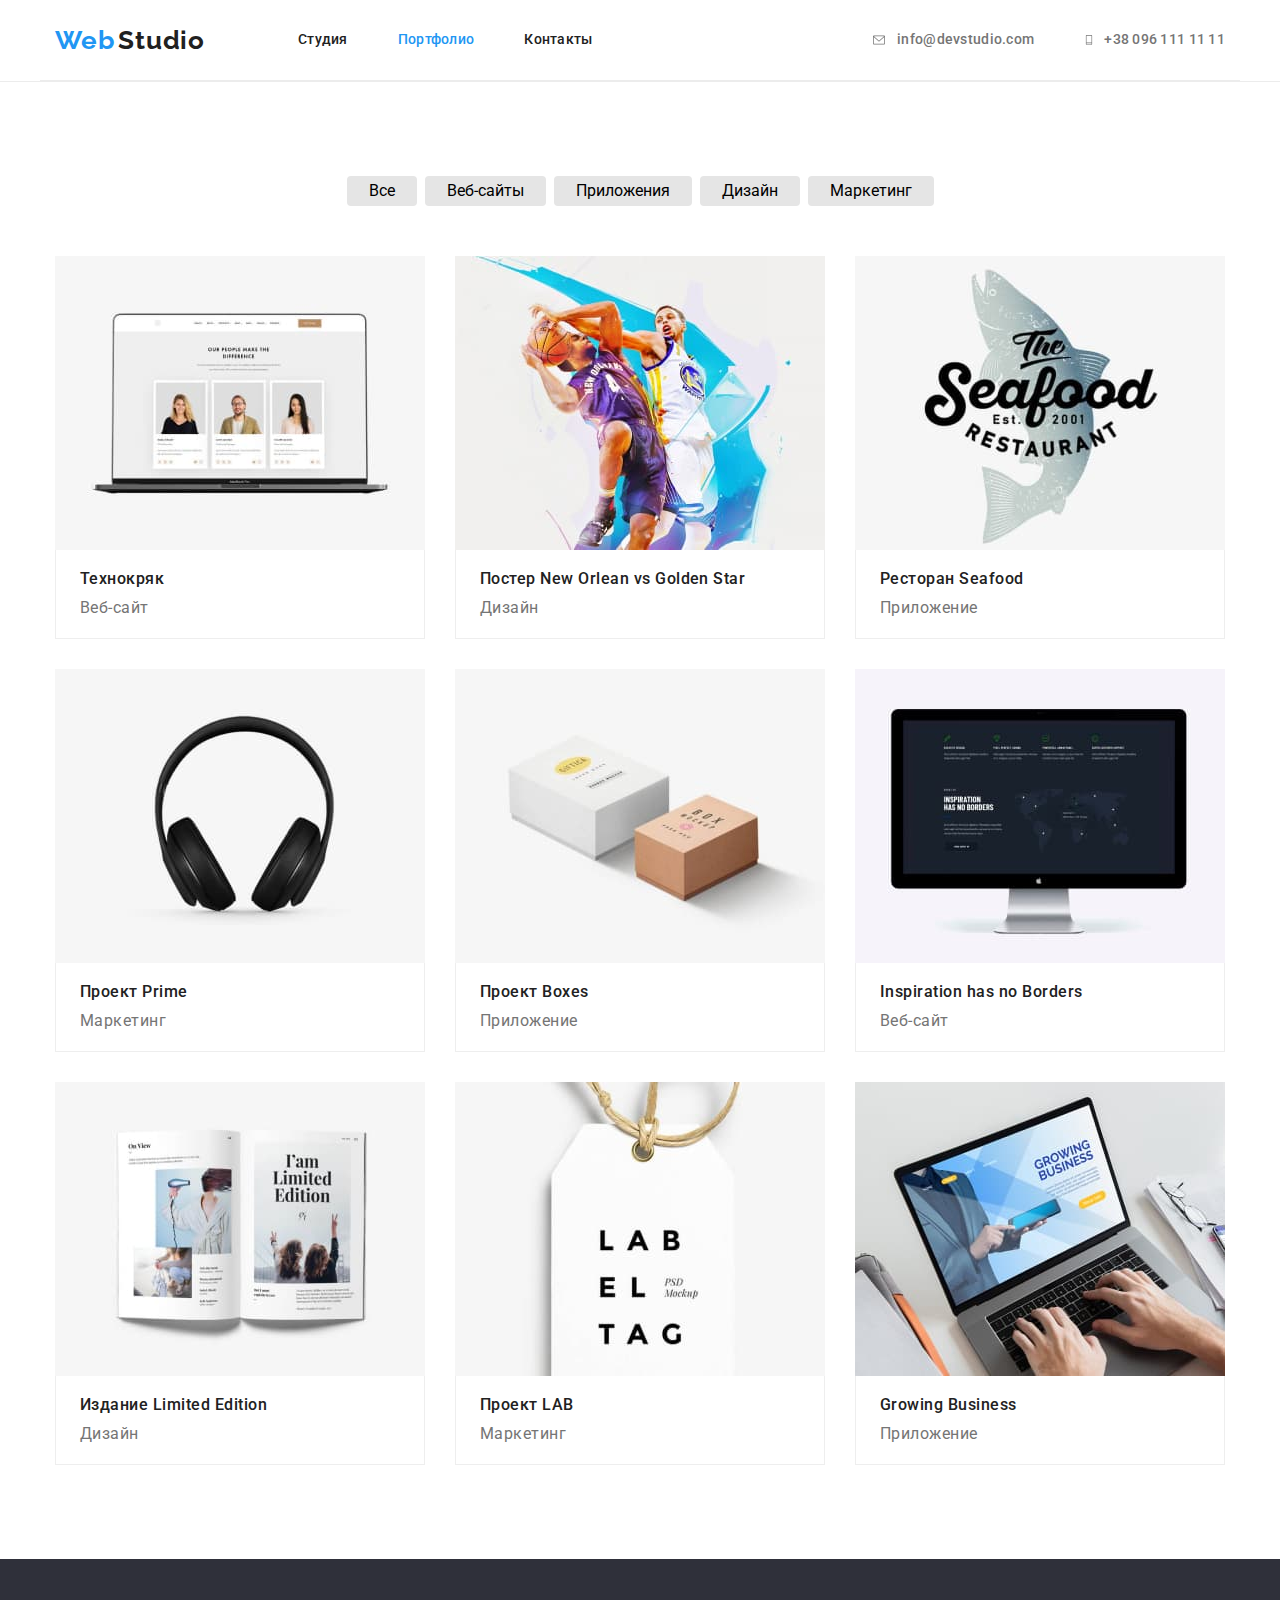
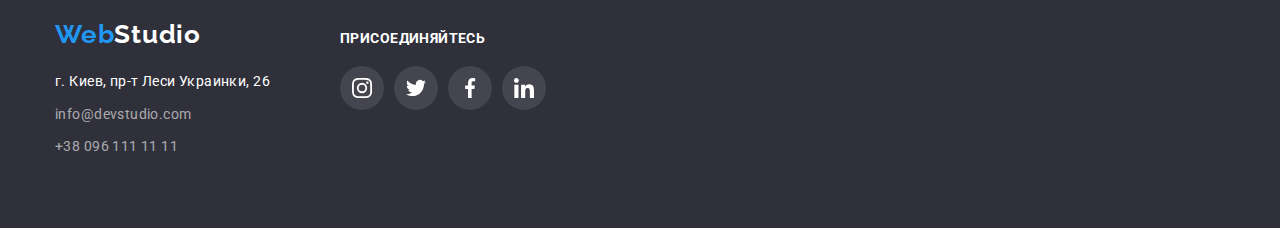
==== portfolio.html @ 2aca605e "start" ====
<!DOCTYPE html>
<html lang="en">
<head>
    <meta charset="UTF-8">
    <meta http-equiv="X-UA-Compatible" content="IE=edge">
    <meta name="viewport" content="width=device-width, initial-scale=1.0">
    <title>Portolio</title>
    <link rel="stylesheet" href="https://cdnjs.cloudflare.com/ajax/libs/modern-normalize/1.0.0/modern-normalize.min.css">
    <link rel="preconnect" href="https://fonts.gstatic.com"> 
    <link href="https://fonts.googleapis.com/css2?family=Raleway:wght@700&family=Roboto:wght@400;500;700;900&display=swap" rel="stylesheet">
    <link rel="stylesheet" href="./css/style.css">
</head>
<body class="body">
    <header class="header">    
        <div class="container main-nav">
    <nav class="nav">
        <!--LOGO-->
        <a class="logo" href="#">
        <span class="logo-blue">Web</span>
        <span class="logo-black">Studio</span>
        </a>
        <!--MENU-->
        <ul class="nav-list">
        <li class="item"><a href="./index.html" class="link">студия</a></li>
        <li class="item"><a href="./portfolio.html" class="link current">портфолио</a></li>
        <li class="item"><a href="#" class="link">контакты</a></li>
        </ul>
    </nav>
    <ul class="tel-nav">
        <!-- envelope -->
        <li class="item">
                <a class="link" href="mailto:info@devstudio.com">info@devstudio.com
                <svg class="link-icon icon-envelope" width="16px" height="12px">
                    <use href="./images/icons/symbol-defs.svg#icon-envelope"></use>
                </svg>
            </a>
        </li> 
        <!-- telephone -->
        <li class="item">
                <a class="link" href="tel:+380961111111">+38 096 111 11 11
                    <svg class="link-icon icon-telephone" width="10px" height="16px">
                        <use href="./images/icons/symbol-defs.svg#icon-telephone"></use>
                    </svg>
                </a>
        </li>
    </ul>
        </div>
    </header>
    <main>
        <!-- BUTTON -->
        <section class="portfolio-menu">
            <!-- <h1>Наша работа</h1> -->
           <div class="container">
            <ul class="button-list">
                <li class="item"><button class="button" type="button">Все</button></li>
                <li class="item"><button class="button" type="button">Веб-сайты</button></li>
                <li class="item"><button class="button" type="button">Приложения</button></li>
                <li class="item"><button class="button" type="button">Дизайн</button></li>
                <li class="item"><button class="button" type="button">Маркетинг</button></li>
            </ul>
            <ul class="skill-list">
                <li class="skill-item">
                    <a class="skill-link" href="#">
                        <img class="skill-img" src="./images/ourwork/tehnocrack.jpg" alt="tehnocrack">
                        <div class="skill-info">
                            <h3>Технокряк</h3>
                            <p>Веб-сайт</p>
                        </div>
                    </a>
                </li>
                <li class="skill-item">
                    <a class="skill-link" href="#">
                        <img class="skill-img" src="./images/ourwork/neworlean.jpg" alt="neworlean">
                        <div class="skill-info">
                            <h3>Постер New Orlean vs Golden Star</h3>
                            <p>Дизайн</p>
                        </div>
                    </a>
                </li>
                <li class="skill-item">
                    <a class="skill-link" href="#">
                        <img class="skill-img" src="./images/ourwork/Seafood.jpg" alt="Seafood">
                        <div class="skill-info">
                            <h3>Ресторан Seafood</h3>
                            <p>Приложение</p>
                        </div>
                    </a>
                </li>
                <li class="skill-item">
                    <a class="skill-link" href="#">
                        <img class="skill-img" src="./images/ourwork/prime.jpg" alt="prime" >
                        <div class="skill-info">
                            <h3>Проект Prime</h3>
                            <p>Маркетинг</p>
                        </div>
                    </a>
                </li>
                <li class="skill-item">
                    <a class="skill-link" href="#">
                        <img class="skill-img" src="./images/ourwork/boxes.jpg" alt="boxes">
                        <div class="skill-info">
                            <h3>Проект Boxes</h3>
                            <p>Приложение</p>
                        </div>
                    </a>
                </li>
                <li class="skill-item">
                    <a class="skill-link" href="#">
                        <img class="skill-img" src="./images/ourwork/inspiration.jpg" alt="inspiration" >
                        <div class="skill-info">
                            <h3>Inspiration has no Borders</h3>
                            <p>Веб-сайт</p>
                        </div>
                    </a>
                </li>
                <li class="skill-item">
                    <a class="skill-link" href="#">
                        <img class="skill-img" src="./images/ourwork/limited.jpg" alt="limited" >
                        <div class="skill-info">
                            <h3>Издание Limited Edition</h3>
                            <p>Дизайн</p>
                        </div>
                    </a>
                </li>
                <li class="skill-item">
                    <a class="skill-link" href="#">
                        <img class="skill-img" src="./images/ourwork/lab.jpg" alt="Lab" >
                        <div class="skill-info">
                            <h3>Проект LAB</h3>
                            <p>Маркетинг</p>
                        </div>
                    </a>
                </li>
                <li class="skill-item">
                    <a class="skill-link" href="#">
                        <img class="skill-img" src="./images/ourwork/growing.jpg" alt="growing" >
                        <div class="skill-info">
                            <h3>Growing Business</h3>
                            <p>Приложение</p>
                        </div>
                    </a>
                </li>
            </ul>
           </div>
        </section>
    </main>
    <footer class="footer">
        <!--LOGO-->
        <div class="container footer-oll">
          <!--Логотип подвал-->
          <address class="adress-one">
          <a class="logo-footer" href="#">
            <span class="logo-blue">Web</span
            ><span class="logo-white">Studio</span>
          </a>
          <!--Контакты подвал-->
            <ul class="contact-footer">
              <li>
                <a class="address" href="">г. Киев, пр-т Леси Украинки, 26</a>
              </li>
              <li>
                <a class="contact" href="mailto:info@devstudio.com"
                  >info@devstudio.com</a
                >
              </li>
              <li>
                <a class="contact" href="tel:+380961111111">+38 096 111 11 11</a>
              </li>
            </ul>
          </address>
          <!-- Социальные сети подвал -->
          <div class="right-part">
            <h3 class="footer-title">Присоединяйтесь</h3>
            <ul class="footer-list">
                    <li class="social-link social-footer">
                      <a class="social-icon" href="">
                        <svg class="icon-instagram icon-footer" width="20" height="20">
                          <use href="./images/icons/symbol-defs.svg#icon-instagram"></use>
                        </svg>
                      </a>
                    </li>
                    <li class="social-link social-footer">
                      <a class="social-icon" href="">
                        <svg class="icon-twitter icon-footer" width="20" height="20">
                          <use href="./images/icons/symbol-defs.svg#icon-twitter"></use>
                        </svg>
                      </a>
                    </li>
                    <li class="social-link social-footer">
                      <a class="social-icon" href="">
                        <svg class="icon-facebook icon-footer" width="20" height="20">
                          <use href="./images/icons/symbol-defs.svg#icon-facebook"></use>
                        </svg>
                      </a>
                    </li>
                    <li class="social-link social-footer">
                      <a class="social-icon" href="">
                        <svg class="icon-linkedin icon-footer" width="20" height="20">
                          <use href="./images/icons/symbol-defs.svg#icon-linkedin"></use>
                        </svg>
                      </a>
                    </li>
              </ul>
          </div>
        </div>
    </footer>
</body>
</html>
---- css/style.css ----
/* Универсальный селектор Репета */
/* html{
    box-sizing: border-box;
}
*,
*::before,
*::after{
    box-sizing: inherit;
} */

/* универсальный селектор */
/* .test-container{
    width: 1230px;
    margin: 0 auto;
    padding: 0px 15px;
    outline: 2px solid tomato;   

} */


*{
    box-sizing: border-box;
}

*,h1,h2,h3,h4,h5,h6,p,ul{
    margin-top: 0;
    margin-bottom: 0;
    padding: 0px;

    /* УТИЛИТЫ */
}
:root{
    --primary-text-color: #212121;
    --tittle-text-color: #757575;
    --accent-color: #2196f3;
    --primary-bg-color: #ffffff;
    --background-color: #e5e5e5;
    --background-color-second: #2f303a;
    --background-color-third: #f5f4fa;
    --contact-color: rgba(255, 255, 255, 0.6); 
    --main-font: 'Roboto', sans-serif;
    --accent-font: 'Raleway', sans-serif;

}

.container{
    width: 1200px;
    margin: 0 auto;
    padding: 0px 15px;
    /* outline: 2px solid tomato;    */
}
body{
    background-color: var(--background-color);
    color: var(--primary-text-color);
    font-family: var(--main-font);
}
header {
    background-color: var(--primary-bg-color);
}
main{
    background-color: var(--primary-bg-color);
}
a {
    color: inherit;
    text-decoration: none;
} 
ul{
    list-style: none;
}


/* LOGO */

.logo{
    margin-right: 93px;
}

.logo-blue {
    font-family: var(--accent-font);
    font-weight: 700;
    font-size: 26px;
    line-height: 1.19em;
    letter-spacing: 0.03em;
    color: var(--accent-color);
}
.logo-black{
    font-family: var(--accent-font);
    font-weight: 700;
    font-size: 26px;
    line-height: 1.19em;
    letter-spacing: 0.03em;
    color: var(--primary-text-color);
}
.logo-white{
    font-family: var(--accent-font);
    font-weight: 700;
    font-size: 26px;
    line-height: 1.19em;
    letter-spacing: 0.03em;
    color: var(--primary-bg-color)  
}

/* ------------------MENU INDEX HEADER------------------- */
header{
    background-color: var(--primary-bg-color);
    border-bottom: 1px solid #ECECEC;
}
.nav-list{
    display: flex;
}   
.nav-list .item:not(:last-child){
    margin-right: 50px;
} 
.nav-list .link {
    display: block;
    padding: 32px 0px;
    font-weight: 500;
    font-size: 14px;
    line-height: 1.14em;
    letter-spacing: 0.02em; 
    text-transform: capitalize;
}


/* contact-header */

.main-nav {
    display: flex;
    align-items: center;
    border-bottom: 1px solid #ECECEC;
}

.nav{
    display: flex;
    align-items: center;
}


.tel-nav{
    display: flex;  
    margin-left: auto;      /*запомнить*/
    font-weight: 500;
    font-size: 14px;
    line-height: 1.14em;
    letter-spacing: 0.02em; 
    color: var(--tittle-text-color);
}
.tel-nav .link{
    display: flex;
    flex-direction: row-reverse;
    align-items: center;
    padding: 32px 0px;  
}
/* -----------icon-envelope-telephone-------------------------- */
/* .icon-envelope{
  width: 16px;
  height: 12px;
}
.icon-telephone{
  width: 10px;
  height: 16px;
} */


.link-icon {
    margin-right: 10px;
    fill: currentColor;
    vertical-align: middle;
  }
.tel-nav .item + .item{
    margin-left: 50px;
}

.tel-nav a:hover,
.tel-nav a:focus{
    color: var(--accent-color);
}
.nav-list a:hover,
.nav-list a:focus,
.nav-list a:active{
    color: var(--accent-color);
}
.current {
    color: var(--accent-color);
}



/* -------------HERO--------------- */
.hero{
background-color: var(--background-color-second);
color: var(--primary-bg-color);
background-image: url(../images/Overlay_img.jpg);
background-repeat: no-repeat;
background-position: 50% 50%;
padding-top: 200px;
padding-bottom: 200px;
text-align: center;
}

.hero-title{
    margin-bottom: 30px;
font-weight: 900;
font-size: 44px;
line-height: 1.36em;
letter-spacing: 0.06em;
text-transform: uppercase;
color: var(--primary-bg-color);  
}
/* button hero */
.hero-button{
    font-family: var(--main-font);
    background-color: var(--accent-color);
    font-weight: 700;
    border-radius: 4px;
    padding: 10px 32px;
    min-width: 200px;
    text-align: center;
    letter-spacing: 0.06em;
    border: 1px solid transparent;
    cursor: pointer;
}
.text-button{
  color: var(--primary-bg-color);
}
/* .hero-button:hover,
.hero-button:focus{
    color: #188ce8;
} */
/*------------SOFTSKILL-------------- */
.softskill{
    padding: 94px 0px;
    background-color: var(--primary-bg-color);

}
.softskill h3{
margin-bottom: 10px;
font-size: 14px;
line-height: 1.14em;
letter-spacing: 0.03em;
text-transform: uppercase;
color: var(--primary-text-color);
}
.softskill p{
font-size: 14px;
line-height: 1.71em;
letter-spacing: 0.03em;
color:var(--tittle-text-color);
}

.softskill-list{
    display: flex;
}
.softskill-text{
    width: 270px;
}

.softskill-text:not(:last-child){
    margin-right: 30px;

}
.icon-feature {
    display: flex;
    justify-content: center;
    align-items: center;
    width: 270px;
    height: 120px;
    background: #f5f4fa;
    border-radius: 4px;
    margin-bottom: 30px;
  }
  .antenna {
    width: 70px;
    height: 70px;
  }
  .clock {
    width: 70px;
    height: 70px;
  }
  
  .diagram {
    width: 70px;
    height: 70px;
  }
  
  .astronaut {
    width: 70px;
    height: 70px;
  }
/* --------------DO------------------- */
.do{
    padding-bottom: 94px;
    background-color: var(--primary-bg-color);
}
.do h2{
    margin-bottom: 50px;
font-size: 36px;
line-height: 1.16em;
text-align: center;
letter-spacing: 0.03em;
color:var(--primary-text-color);
}
.do-list{
    display: flex;
}
.do-pic:not(:last-child){
    margin-right: 30px;
}

/* ---------------TEAM---------------- */
.team{
    padding: 94px 0px;
    background-color: var(--background-color-third);
}
.team h2{
margin-bottom: 50px;
font-size: 36px;
line-height: 1.16em;
text-align: center;
letter-spacing: 0.03em;
color: var(--primary-text-color);
}
.team-list{
    display: flex;
}
.team-list .team-item {
    overflow: hidden;
    width: calc((100% - 90px) / 4);
    background-color: var(--primary-bg-color);
    box-shadow: 0px 1px 3px rgba(0, 0, 0, 0.12), 0px 1px 1px rgba(0, 0, 0, 0.14),
      0px 2px 1px rgba(0, 0, 0, 0.2);
    border-radius: 0px 0px 4px 4px;
  }
.team-img{
    display: block;
    max-width: 100%;
}
.team-item:not(:last-child){
margin-right: 30px;
}
.employee-info{
    box-shadow: 0px 1px 3px rgba(0, 0, 0, 0.12), 0px 1px 1px rgba(0, 0, 0, 0.14), 0px 2px 1px rgba(0, 0, 0, 0.2);
    border-radius: 0px 0px 4px 4px;
    padding: 32px 30px;
    background: var(--primary-bg-color);
}
.employee-info h3{
margin-bottom: 10px;
font-weight: 500;
font-size: 16px;
line-height: 1.18em;
text-align: center;
letter-spacing: 0.03em;
color:var(--primary-text-color);
}
.employee-info p{
font-size: 16px;
line-height: 1.18em;
text-align: center;
letter-spacing: 0.03em;
color: var(--tittle-text-color);
}

/* -----------socials-list------------------ */
.socials-list {
    display: flex;
    justify-content: space-between;
    margin-top: 16px;
    border-radius: 50%;
  }
  .social-link a {
    display: flex;
    width: 44px;
    height: 44px;
    margin-right: 10px;
    justify-content: center;
    align-items: center;
    background: rgba(255, 255, 255, 0.1);
    border-radius: 50%;
    /* background-color: teal; */
  }
  
  .social-link a:last-child {
    margin-right: 0px;
  }
  
  .social-link a:hover,
  .social-link a:focus {
    background-color: var(--accent-color);
  }
  
  /* fill="var(--color1, #afb1b8)" */
  .social-icon {
    fill: #afb1b8;
  }
  .social-icon:hover,
  .social-icon:focus {
    fill: #ffffff;
  }
/* ------------ПОСТОЯННЫЕ КЛИЕНТЫ----------- */
.section-title {
    margin: 0px 0px 50px 0px;
    padding: 0px;
    text-align: center;
    font-weight: bold;
    font-size: 36px;
    line-height: 42px;
    letter-spacing: 0.03em;
  }
  
  .client {
    padding-top: 94px;
    padding-bottom: 94px;
  }
  
  .link-customer {
    display: flex;
    justify-content: center;
    align-items: center;
    width: 170px;
    height: 90px;
  }
  .client-list {
    display: flex;
    flex-wrap: wrap;
    margin: 0px;
    padding-inline-start: 0px;
  }
  
  .item-icon {
    border-radius: 4px;
    border: 1px solid #afb1b8;
  }
  
  .client-list .item-icon { 
    display: block;
    width: calc((100% - 150px) / 6);
    margin-right: 30px;
  }
  .client-list .item-icon:last-child {
    margin-right: 0px;
  }
  
  .item-icon:hover,
  .item-icon:focus {
    color: var(--accent-color);
    --color1: var(--accent-color);
    border: 1px solid var(--accent-color);
    border-radius: 4px;
  }
/*------------ PORTFOLIO --------------------*/
.portfolio-menu{
    padding: 94px 0px;
}


.button-list{
    display: flex;
    justify-content: center;
    margin-bottom: 50px;
}
.button-list > .item:not(:last-child){
    margin-right: 8px;
}




.button {
    background: var(--background-color);
    border-radius: 4px;
    padding: 6px 22px;
    /* min-width: 130px; ставим еcли нехотим что бы было переполнение */
    text-align: center;
    border: none;
    /* border: 1px solid transparent; */
    /* border-color: var(--accent-color); */
    cursor: pointer;
  }
  
  .button:hover,
  .button:focus {
    background: var(--accent-color);
    color: var(--primary-bg-color);
    box-shadow: 0px 3px 1px rgba(0, 0, 0, 0.1), 0px 1px 2px rgba(0, 0, 0, 0.08), 0px 2px 2px rgba(0, 0, 0, 0.12);
  }
/* -------------------skill----------------- */
    .skill-list{
    display: flex;
    flex-wrap: wrap;

    }
.skill-item{
    /* width: calc((100%-60px ) / 3); */
    margin-right: 30px;
    margin-bottom: 30px;
    background: var(--primary-bg-color);
    }
 .skill-item:nth-child(3n) {
    margin-right: 0px;
  }
.skill-item:nth-last-child(-n + 3) {
    margin-bottom: 0px;
  } 
  .skill-item:hover,
  .skill-item:focus{
    box-shadow: 0px 1px 1px rgba(0, 0, 0, 0.12), 0px 4px 4px rgba(0, 0, 0, 0.06),
    1px 4px 6px rgba(0, 0, 0, 0.16);
  }

.skill-img{
    display: block;
    max-width: 100%;
    height: auto;
}
  .slill-link{
    display: block;
}
.skill-info{
padding: 20px 24px;
border-right: 1px solid #eeeeee;
border-bottom: 1px solid #eeeeee;
border-left: 1px solid #eeeeee;
}
    .skill-info h3{
    margin-bottom: 10px;
    font-weight: 500;
    font-size: 16px;
    line-height: 1.18em;
    letter-spacing: 0.03em;
    color:var(--primary-text-color);
    }
    .skill-info p{
    font-size: 16px;
    line-height: 1.18em;
    letter-spacing: 0.03em;
    color: var(--tittle-text-color);
    }
    /* ---------------FOOTER-------------- */
.footer{
        background-color:var(--background-color-second);
        padding: 60px 0px;
    }
.footer-oll {
        display: flex;
        align-items: baseline;
      }
.logo-footer{
    display: block;
    margin-bottom: 20px;
    font-style: normal;
    font-family: 'Raleway', sans-serif;
    color: var(--primary-text-color);
      }

.address-list{
    margin-right: 70px;
}
.address-list a:hover,
.address-list a:focus{
    color: var(--accent-color);
}
.address-item:not(:last-child){
    margin-bottom: 9px;
}

.address {
    font-style: normal;
    font-size: 14px;
    line-height: 1.71em;
    letter-spacing: 0.03em;
    color: var(--primary-bg-color);
  }
.contact{
font-style: normal;
font-size: 14px;
line-height: 1.71em;
letter-spacing: 0.03em;
color: var(--contact-color);
}
.contact-footer{
  margin-right: 70px;
}
.contact-footer li{
  margin-bottom: 9px;
}

/* ----------социальные сети подвал--------------- */
.footer-title{
        text-transform: uppercase;
        margin-top: 0px;
        margin-bottom: 20px;
        font-size: 14px;
        line-height: 16px;
        letter-spacing: 0.03em;
        color: var(--primary-bg-color);
      }
      .footer-list{
          display: flex;
      }
.social-footer{
    margin-right: 10px;
}
.icon-footer{
    fill:var(--primary-bg-color)
}

/* calc((100% - кол-во маржинов в строке * значение маржина) / кол-во элементов в строке */
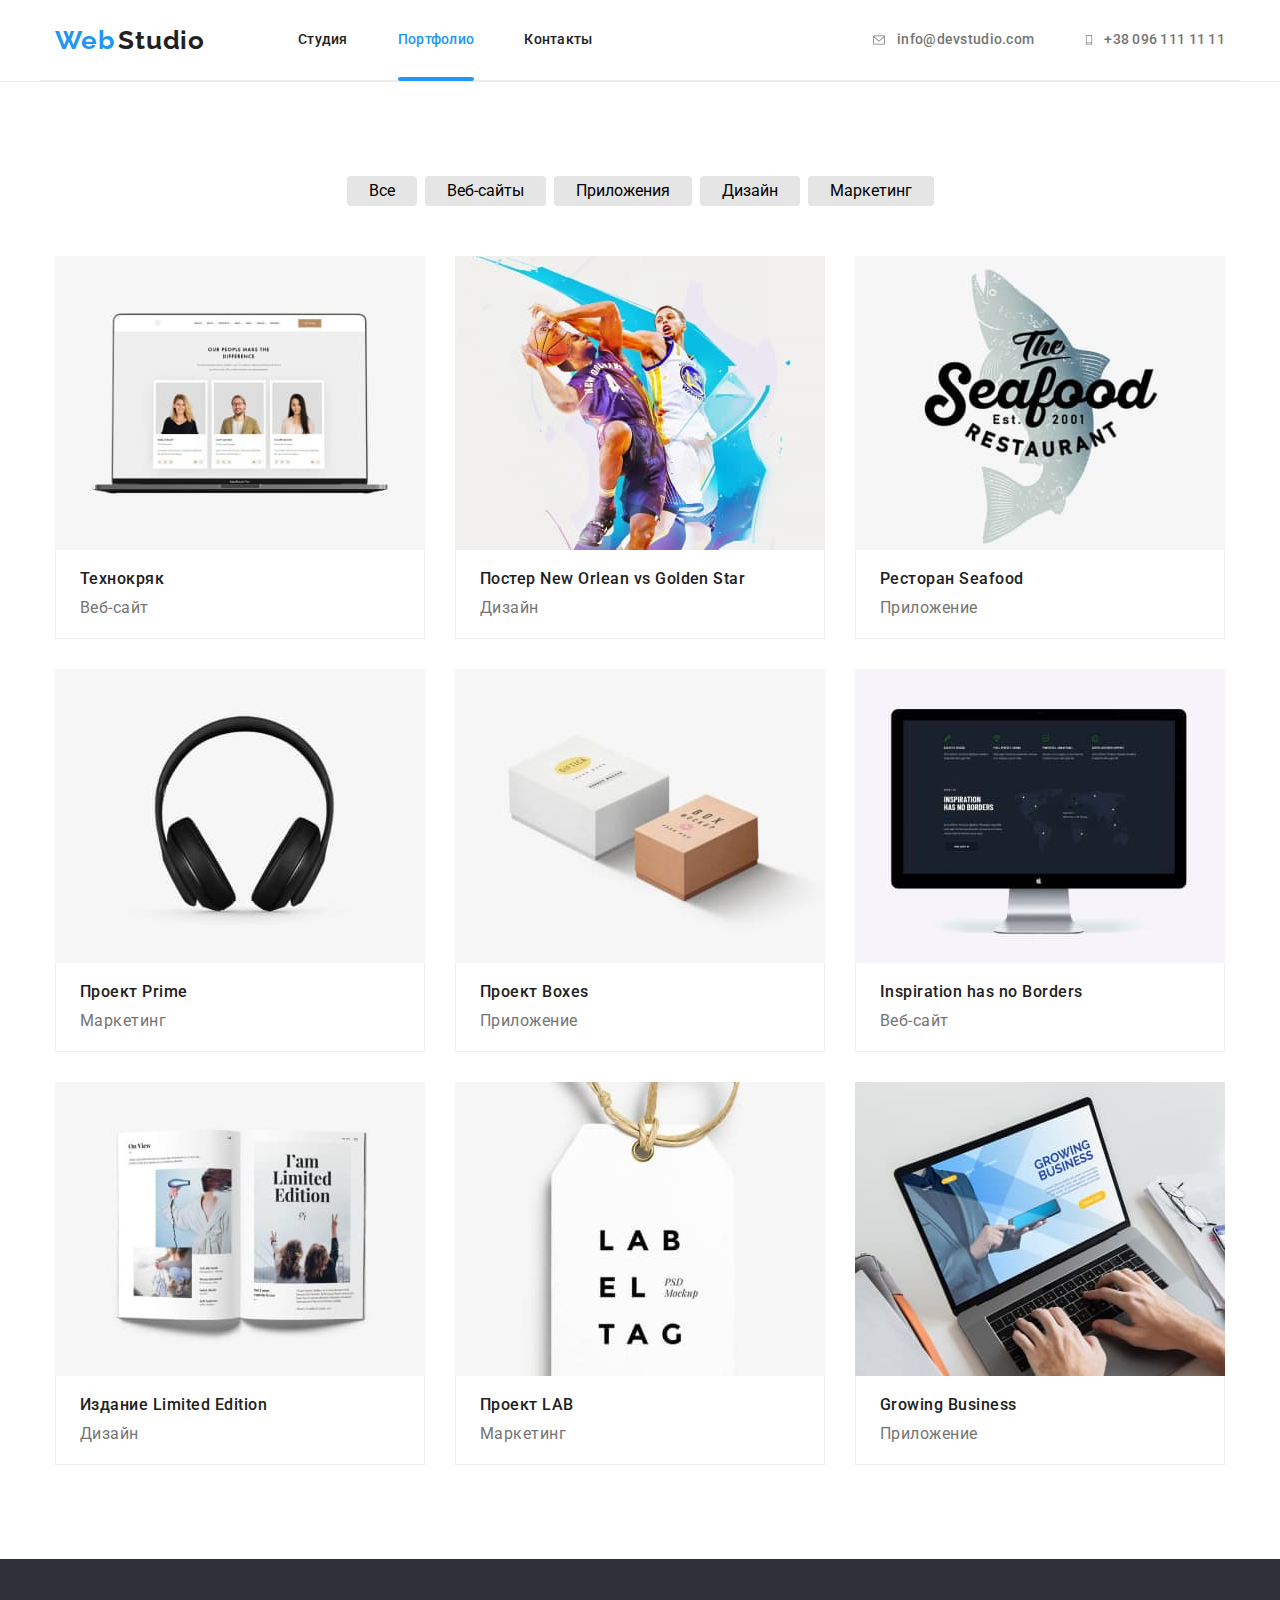
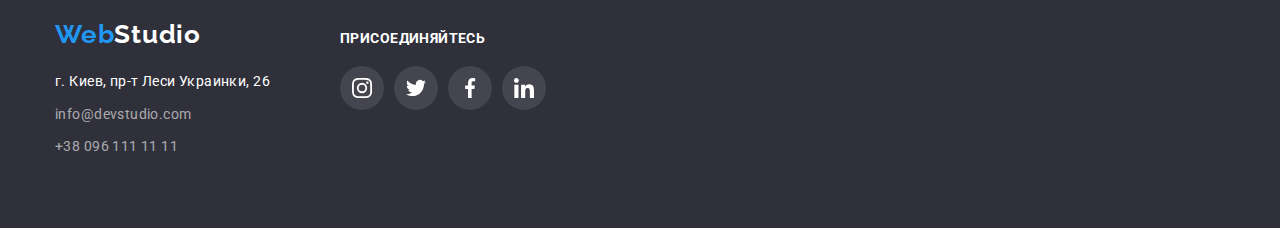
==== commit 3c12349c: "underline" ====
--- a/portfolio.html
+++ b/portfolio.html
@@ -22,7 +22,7 @@
         <!--MENU-->
         <ul class="nav-list">
         <li class="item"><a href="./index.html" class="link">студия</a></li>
-        <li class="item"><a href="./portfolio.html" class="link current">портфолио</a></li>
+        <li class="item underline"><a href="./portfolio.html" class="link current">портфолио</a></li>
         <li class="item"><a href="#" class="link">контакты</a></li>
         </ul>
     </nav>
--- a/css/style.css
+++ b/css/style.css
@@ -119,6 +119,19 @@
     line-height: 1.14em;
     letter-spacing: 0.02em; 
     text-transform: capitalize;
+}
+.underline{
+  position: relative;
+}
+
+.underline::after{
+  content: "";
+  position: absolute;
+  width: 100%;
+  height: 4px;
+  background: #2196F3;
+  border-radius: 2px;
+  bottom: -1px;
 }
 
 
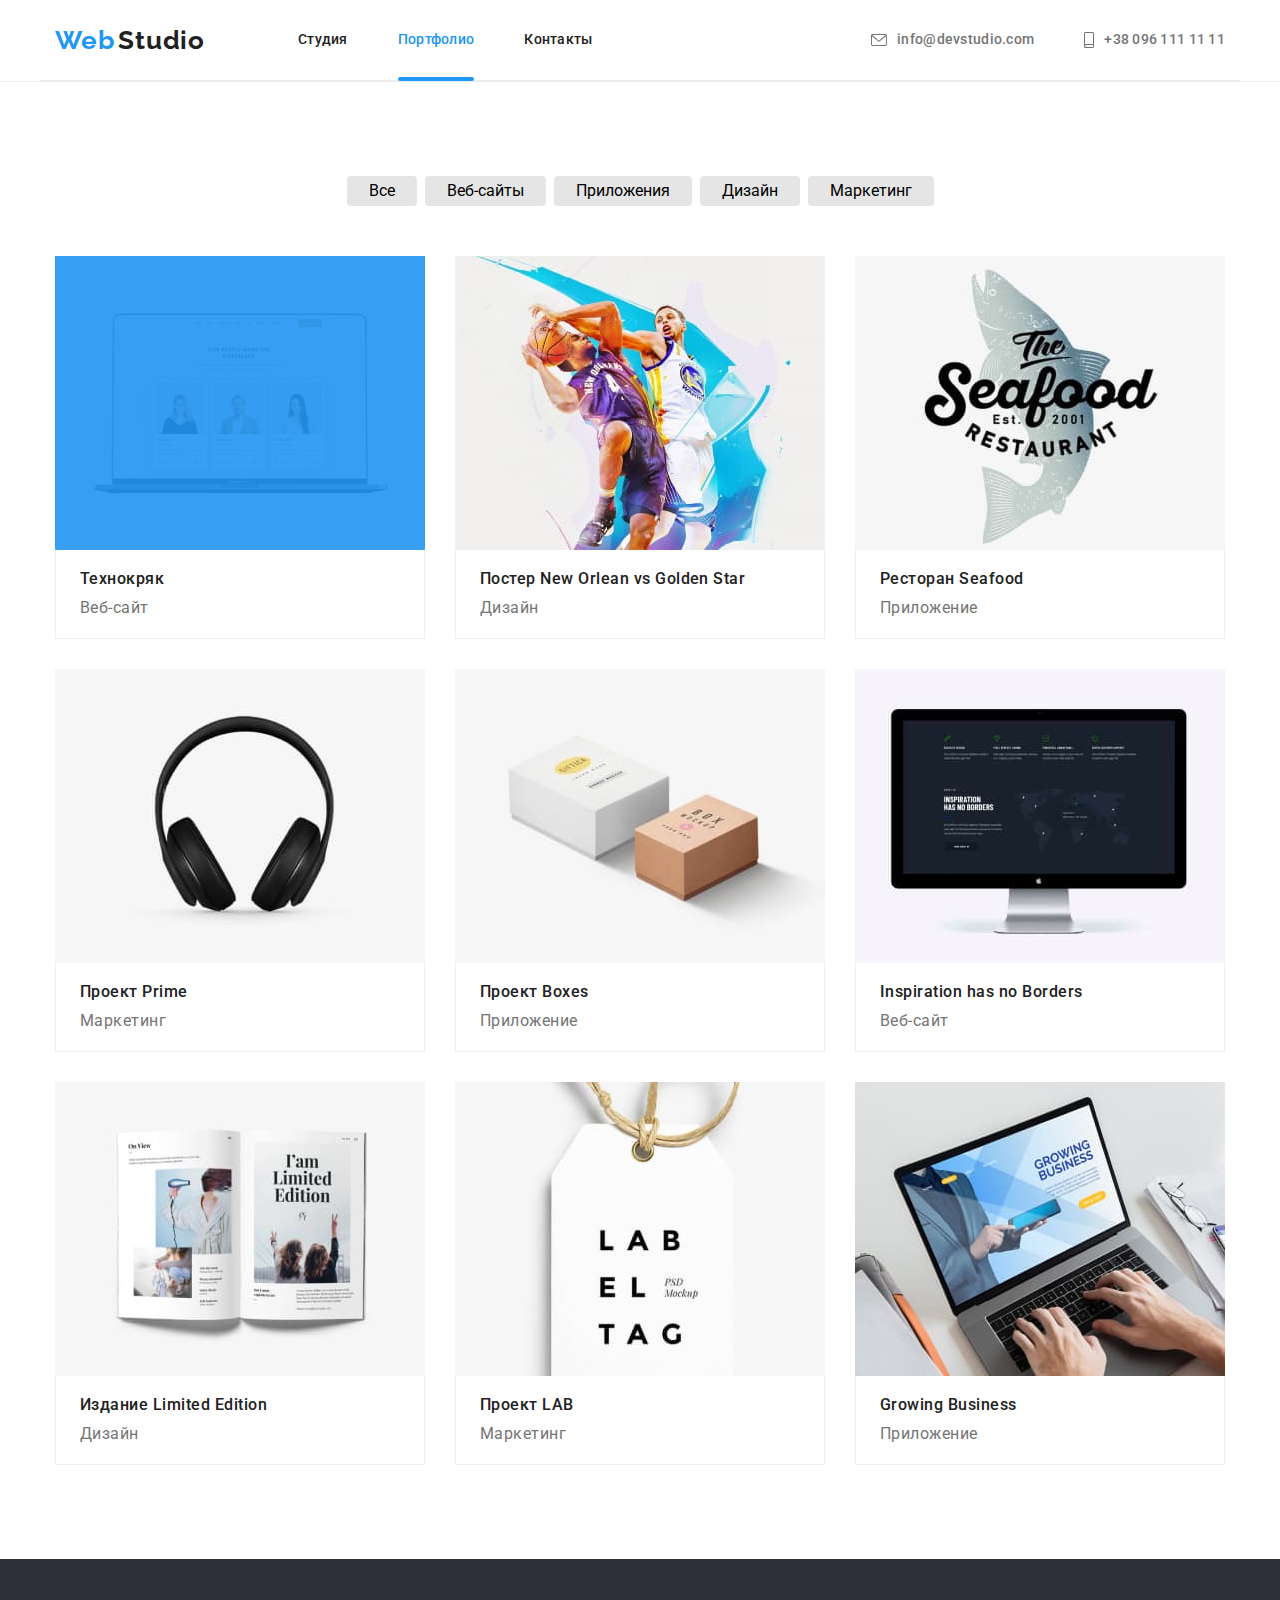
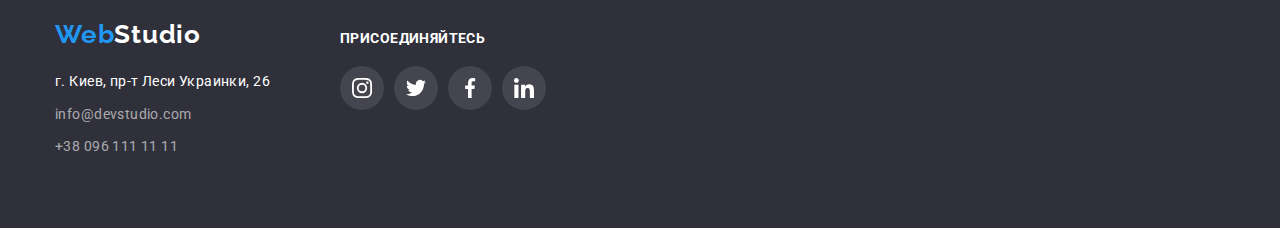
==== commit cc0c6331: "finish-portfolio" ====
--- a/portfolio.html
+++ b/portfolio.html
@@ -61,7 +61,12 @@
             <ul class="skill-list">
                 <li class="skill-item">
                     <a class="skill-link" href="#">
+                        <div class="card-thumb">
                         <img class="skill-img" src="./images/ourwork/tehnocrack.jpg" alt="tehnocrack">
+                        <div class="overlay">
+                            <p class="overlay-text">Технокряк это современная площадка распространения коронавируса. Компании используют эту платформу для цифрового шпионажа и атак на защищённые сервера конкурентов.</p>
+                        </div>
+                        </div>
                         <div class="skill-info">
                             <h3>Технокряк</h3>
                             <p>Веб-сайт</p>
--- a/css/style.css
+++ b/css/style.css
@@ -319,6 +319,26 @@
 .do-pic:not(:last-child){
     margin-right: 30px;
 }
+.do-pic{
+  position: relative;
+}
+.do-pic img{
+  display: block;
+}
+.do-text{
+  position: absolute;
+    bottom: 0;
+    right: 0;
+    left: 0;
+    padding: 27px;
+    text-align: center;
+    color: var(--primary-bg-color);
+    font-weight: 700;
+    font-size: 14px;
+    line-height: 1.14;
+    text-transform: uppercase;
+    background-color: rgba(47, 48, 58, 0.8);
+}
 
 /* ---------------TEAM---------------- */
 .team{
@@ -520,6 +540,46 @@
     box-shadow: 0px 1px 1px rgba(0, 0, 0, 0.12), 0px 4px 4px rgba(0, 0, 0, 0.06),
     1px 4px 6px rgba(0, 0, 0, 0.16);
   }
+  .card-thumb::before {
+    display: inline-block;
+    content: "";
+    position: absolute;
+    top: 0;
+    left: 0;
+    width: 100%;
+    height: 100%;
+    background-color: rgba(33, 150, 243, 0.9);;
+    
+}
+.card-thumb{
+  position: relative;
+}
+.overlay{
+position: absolute;
+top: 0;
+left: 0;
+width: 100%;
+height: 100%;
+background-color: rgba(33, 150, 243, 0.9);
+opacity: 0;
+transform: translateY(100%);
+transition: transform 250ms cubic-bezier(0.4, 0, 0.2, 1);
+}
+.overlay-text{
+  position: absolute;
+transform: translate(-50%, -50%);
+top: 50%;
+left: 50%;
+display: flex;
+width: 100%;
+height: 100%;
+align-items: center;
+padding-left: 24px;
+padding-right: 24px;
+color: var(--white-color);
+font-size: 18px;
+line-height: 1.56;
+}
 
 .skill-img{
     display: block;
@@ -617,5 +677,32 @@
 .icon-footer{
     fill:var(--primary-bg-color)
 }
+/* -------------MODAL--------------------------------- */
+.backdrop{
+  position: fixed;
+  top: 0;
+  left: 0;
+  width: 100%;
+  height: 100%;
+  background-color: rgba(0, 0, 0, 0.2);
+}
+.backdrop.is-hidden{
+  opacity: 0;
+  pointer-events: none;
+}
+.modal{
+  position: absolute;
+  min-width: 528px;
+  min-height: 581px;
+  background-color: var(--primary-bg-color);
+  top: 50%;
+  left: 50%;
+  transform: translate(-50%, -50%);
+}
+
+
+
+
+
 
 /* calc((100% - кол-во маржинов в строке * значение маржина) / кол-во элементов в строке */